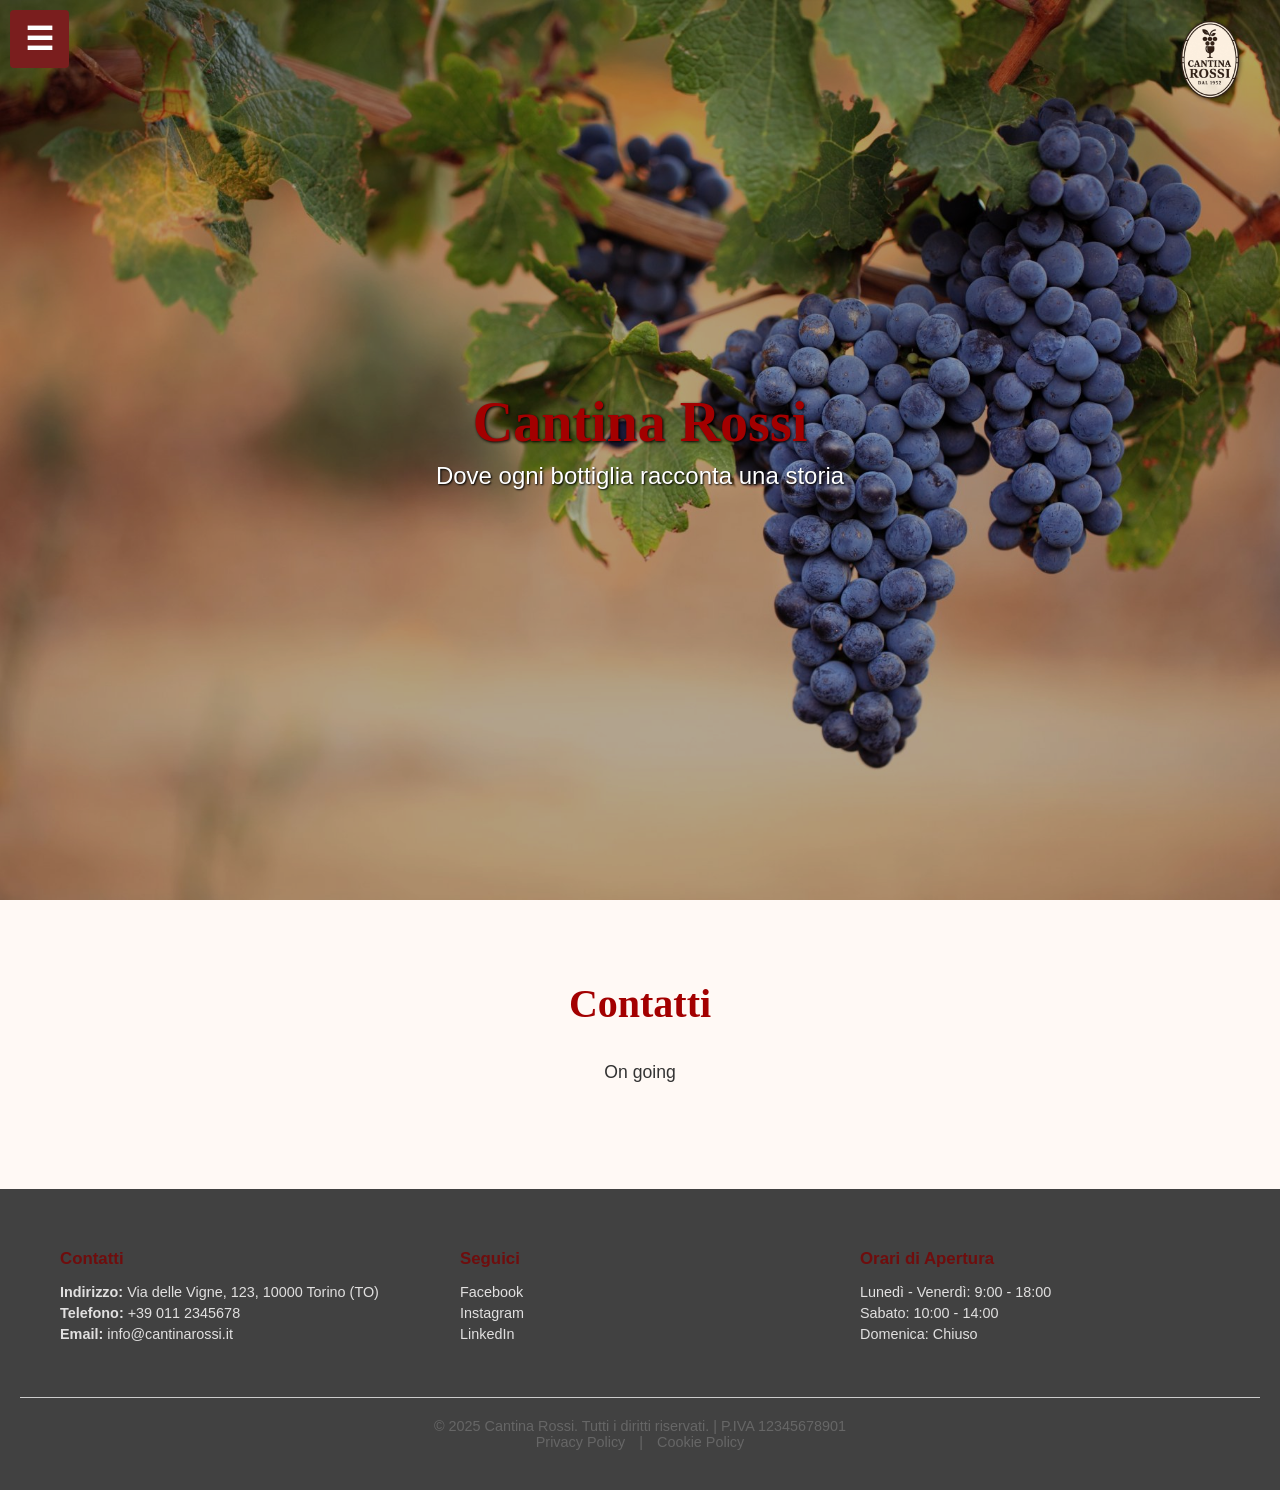
==== contactsPage.html @ f6bf63cc "First commit Prima versione demo di un sito web" ====
<!DOCTYPE html>
<html lang="it">
<head>
    <meta charset="UTF-8" />
    <meta name="viewport" content="width=device-width, initial-scale=1" />
    <title>Nome Cantina - Home</title>
    <link rel="stylesheet" href="style.css" />
</head>
<body>
    <!-- Pulsante per aprire/chiudere la sidebar -->
    <button id="menu-btn" aria-label="Apri menu">&#9776;</button>
    <div class="sidebar" id="sidebar">
        <nav>
            <ul>
                <li><a href="homepage.html">Home</a></li>
                <li><a href="shopPage.html">Shop</a></li>
                <li><a href="history.html">History</a></li>
                <li><a href="gallery.html">Gallery</a></li>
                <li><a href="contactsPage.html"class="active">Contatti</a></li>
            </ul>
        </nav>
    </div>

    <div class="top-bar">
        <img src="images/logo3b.png" alt="Logo Cantina Rossi" class="logo">
    </div>

    <div class="main-content">
        <header class="hero">
            <div class="hero-text">
                <h1>Cantina Rossi</h1>
                <p>Dove ogni bottiglia racconta una storia</p>
            </div>
        </header>
    </div>

    <section class="text-section">
        <div class="text-container">
          <h2>Contatti</h2>
          <p>
            On going
          </p>
        </div>
    </section>    

    <footer class="footer">
        <div class="footer-container">
          <div class="footer-column">
            <h3>Contatti</h3>
            <p><strong>Indirizzo:</strong> Via delle Vigne, 123, 10000 Torino (TO)</p>
            <p><strong>Telefono:</strong> <a href="tel:+390112345678">+39 011 2345678</a></p>
            <p><strong>Email:</strong> <a href="mailto:info@cantinarossi.it">info@cantinarossi.it</a></p>
          </div>
          <div class="footer-column">
            <h3>Seguici</h3>
            <ul class="social-links">
              <li><a href="https://www.facebook.com/cantinarossi" target="_blank">Facebook</a></li>
              <li><a href="https://www.instagram.com/cantinarossi" target="_blank">Instagram</a></li>
              <li><a href="https://www.linkedin.com/company/cantinarossi" target="_blank">LinkedIn</a></li>
            </ul>
          </div>
          <div class="footer-column">
            <h3>Orari di Apertura</h3>
            <p>Lunedì - Venerdì: 9:00 - 18:00</p>
            <p>Sabato: 10:00 - 14:00</p>
            <p>Domenica: Chiuso</p>
          </div>
        </div>
        <div class="footer-bottom">
          <p>&copy; 2025 Cantina Rossi. Tutti i diritti riservati. | P.IVA 12345678901</p>
          <p><a href="privacy.html">Privacy Policy</a> | <a href="cookie.html">Cookie Policy</a></p>
        </div>
    </footer>
      

    <script src="menu_button.js"></script>
    
</body>
</html>
---- style.css ----
/* Reset base */
* {
    margin: 0;
    padding: 0;
    box-sizing: border-box;
}

body {
    font-family: Arial, sans-serif;
}

/*button style control*/

/* Pulsante menu hamburger */
#menu-btn {
    font-size: 2rem;
    background: #7a1e1e;
    color: white;
    border: none;
    padding: 10px 15px;
    cursor: pointer;
    position: fixed;
    top: 10px;
    left: 10px;
    z-index: 1001;
    border-radius: 4px;
    font-weight: bold;
    transition: background-color 0.3s ease;
}

/* Sidebar nascosta di default */
.sidebar {
    position: fixed;
    top: 0;
    left: -250px; /* nascosta fuori schermo */
    width: 250px;
    height: 100vh;
    background-color: #800000;
    color: white;
    padding-top: 60px; /* spazio per il pulsante */
    transition: left 0.3s ease;
    z-index: 1000;
}

.sidebar.open {
    left: 0; /* sidebar visibile */
}

.sidebar nav ul {
    list-style: none;
}

.sidebar nav ul li {
    margin: 20px 0;
}

.sidebar nav ul li a {
    color: white;
    text-decoration: none;
    padding: 10px 20px;
    display: block;
    font-weight: bold;
    transition: background-color 0.3s;
}

.sidebar nav ul li a:hover,
.sidebar nav ul li a.active {
    background-color: #b22222;
}

/* hero style control*/

/* Effetto parallax */
.hero {
    background-image: url('images/grappolo_home.jpg');
    background-attachment: fixed;
    background-size: cover;
    background-position: center;
    height: 100vh;
    position: relative;
    display: flex;
    align-items: center;
    justify-content: center;
    text-align: center;
    overflow: hidden;
}

/* Filtro leggero sopra immagine */
.hero::after {
    content: "";
    position: absolute;
    top: 0; left: 0; right: 0; bottom: 0;
    background: rgba(0, 0, 0, 0.3);
    z-index: 1;
}

/* Contenuto testuale centrato e animato */
.hero-text {
    position: relative;
    z-index: 2;
    opacity: 0;
    transform: translateY(30px);
    animation: fadeInUp 2s ease-out forwards;
    animation-delay: 0.3s;
}

/* Animazione */
@keyframes fadeInUp {
    to {
        opacity: 1;
        transform: translateY(0);
    }
}

.hero-text h1 {
    font-size: 3.5rem;
    color: #a30000;
    text-shadow: 1px 1px 3px #000;
    margin-bottom: 0.5rem;
}

.hero-text p {
    font-size: 1.5rem;
    color: #fff;
    margin-bottom: 1.2rem;
    text-shadow: 1px 1px 2px #000;
}

/*hompage body style control*/

body {
    font-family: 'Open Sans', sans-serif;
    color: #333;
    background-color: #fff9f5;
}

h1, h2 {
    font-family: 'Playfair Display', serif;
    color: #5c1a1b;
}

/* footer style control*/
.footer {
    background-color: #414141;
    padding: 40px 20px;
    font-size: 0.9rem;
    color: #999898;
  }
  
  .footer-container {
    display: flex;
    flex-wrap: wrap;
    justify-content: space-between;
    max-width: 1200px;
    margin: 0 auto;
  }
  
  .footer-column {
    flex: 1 1 300px;
    margin: 20px;
  }
  
  .footer-column h3 {
    color: #6f0d0d;
    margin-bottom: 15px;
  }
  
  .footer-column p,
  .footer-column a {
    color: #e1e0e0;
    text-decoration: none;
    margin: 5px 0;
  }
  
  .footer-column a:hover {
    text-decoration: underline;
  }
  
  .social-links {
    list-style: none;
    padding: 0;
  }
  
  .social-links li {
    margin: 5px 0;
  }
  
  .footer-bottom {
    text-align: center;
    margin-top: 30px;
    border-top: 1px solid #ccc;
    padding-top: 20px;
    color: #666;
  }
  
  .footer-bottom a {
    color: #666;
    text-decoration: none;
    margin: 0 10px;
  }
  
  .footer-bottom a:hover {
    text-decoration: underline;
  }
  
/*topbar logo style*/
.top-bar {
    position: fixed;
    top: 20px;
    right: 30px;
    z-index: 100;
}

.logo {
    height: 80px; 
    width: auto;
    filter: drop-shadow(1px 1px 2px rgba(0,0,0,0.5)); 
}

.about-container {
    display: flex;
    gap: 40px;
    max-width: 1200px;
    margin: auto;
    padding: 60px 20px;
    align-items: center;
}

.about-text {
    flex: 1;
}
.about-text h2 {
    color: #a30000;
}
.about-image {
    flex: 1;
}
.about-image img {
    width: 100%;
    border-radius: 10px;
}

.featured-wines {
    text-align: center;
    padding: 60px 20px;
    background-color: #fffaf5;
}
.wine-grid {
    display: flex;
    justify-content: center;
    gap: 40px;
}
.wine-card {
    width: 220px;
}
.wine-card img {
    width: 100%;
    border-radius: 15px;
}

.quote {
    background-image: url('images/R.jpeg');
    background-size: cover;
    background-position: center;
    color: white;
    padding: 100px 20px;
    text-align: center;
    font-size: 2rem;
    font-style: italic;
    position: relative;
}

.quote::before {
    content: "";
    background: rgba(0, 0, 0, 0.4);
    position: absolute;
    inset: 0;
    z-index: 1;
}

.quote blockquote {
    position: relative;
    z-index: 2;
}
  

/* conetnts text style*/
.text-section {
    background-color: #fff9f5;
    padding: 80px 20px;
    text-align: center;
  }
  
  .text-container {
    max-width: 800px;
    margin: auto;
    color: #333;
  }
  
  .text-section h2 {
    font-size: 2.5rem;
    color: #a30000;
    margin-bottom: 30px;
    font-family: 'Playfair Display', serif;
  }
  
  .text-section p {
    font-size: 1.1rem;
    line-height: 1.8;
    margin-bottom: 20px;
    font-family: 'Open Sans', sans-serif;
  }
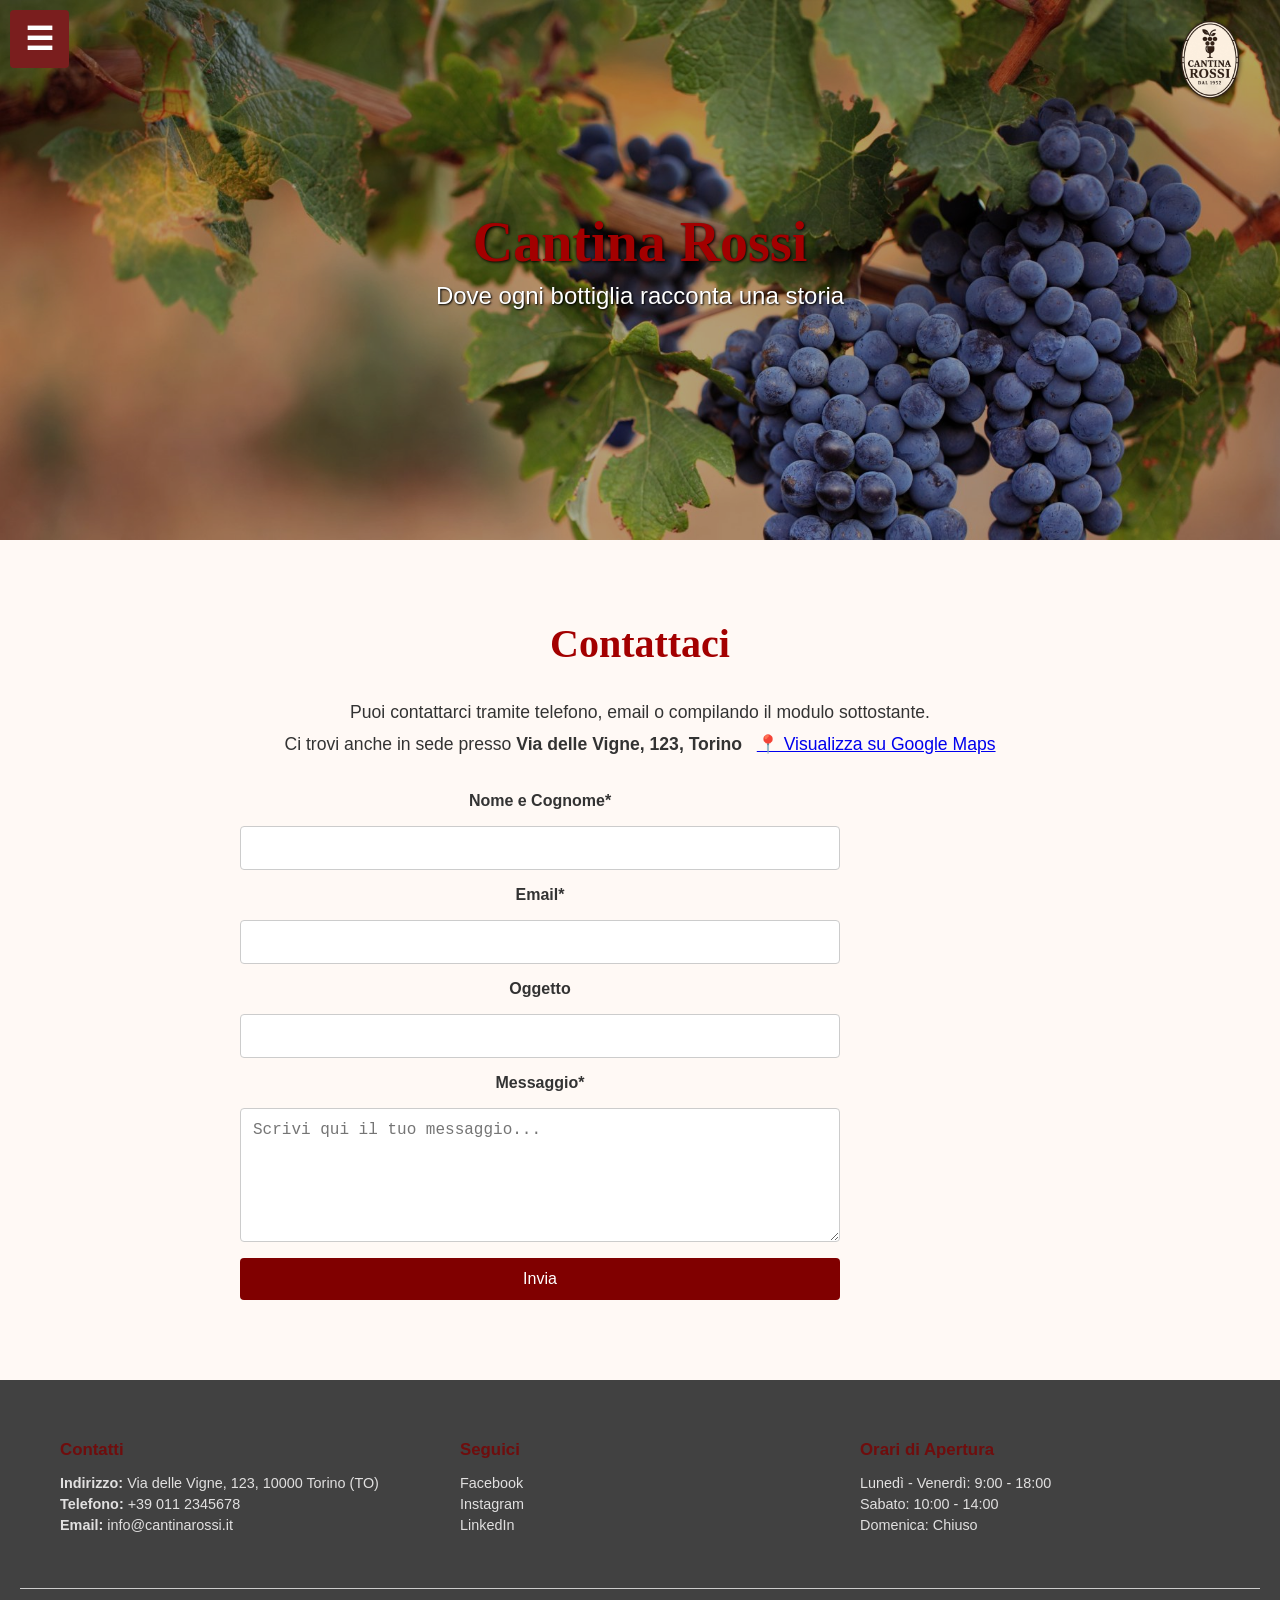
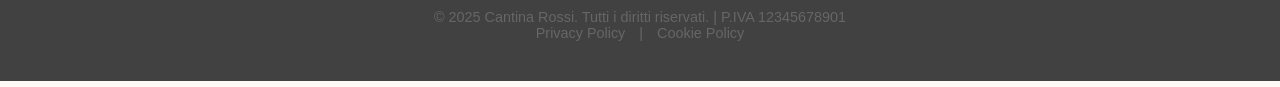
==== commit 6596a0ca: "Add files via upload" ====
--- a/contactsPage.html
+++ b/contactsPage.html
@@ -3,7 +3,7 @@
 <head>
     <meta charset="UTF-8" />
     <meta name="viewport" content="width=device-width, initial-scale=1" />
-    <title>Nome Cantina - Home</title>
+    <title>Cantina Rossi - Contatti</title>
     <link rel="stylesheet" href="style.css" />
 </head>
 <body>
@@ -12,9 +12,9 @@
     <div class="sidebar" id="sidebar">
         <nav>
             <ul>
-                <li><a href="homepage.html">Home</a></li>
+                <li><a href="index.html">Home</a></li>
+                <li><a href="history.html">History</a></li>
                 <li><a href="shopPage.html">Shop</a></li>
-                <li><a href="history.html">History</a></li>
                 <li><a href="gallery.html">Gallery</a></li>
                 <li><a href="contactsPage.html"class="active">Contatti</a></li>
             </ul>
@@ -26,8 +26,8 @@
     </div>
 
     <div class="main-content">
-        <header class="hero">
-            <div class="hero-text">
+        <header class="hero2">
+            <div class="hero2-text">
                 <h1>Cantina Rossi</h1>
                 <p>Dove ogni bottiglia racconta una storia</p>
             </div>
@@ -36,12 +36,30 @@
 
     <section class="text-section">
         <div class="text-container">
-          <h2>Contatti</h2>
+          <h2>Contattaci</h2>
           <p>
-            On going
+            Puoi contattarci tramite telefono, email o compilando il modulo sottostante.<br>
+            Ci trovi anche in sede presso <strong>Via delle Vigne, 123, Torino</strong> &nbsp;
+            <a href="..." target="_blank">📍 Visualizza su Google Maps</a>
           </p>
+          <form action="mailto:info@cantinarossi.it" method="post" enctype="text/plain" class="contact-form" autocomplete="on">
+              <label for="name">Nome e Cognome*</label>
+              <input type="text" id="name" name="name" required placeholder="" />
+
+              <label for="email">Email*</label>
+              <input type="email" id="email" name="email" required placeholder="" />
+
+              <label for="subject">Oggetto</label>
+              <input type="text" id="subject" name="subject" placeholder="" />
+
+              <label for="message">Messaggio*</label>
+              <textarea id="message" name="message" rows="6" required placeholder="Scrivi qui il tuo messaggio..."></textarea>
+
+              <button type="submit">Invia</button>
+          </form>
         </div>
-    </section>    
+    </section>  
+      
 
     <footer class="footer">
         <div class="footer-container">
@@ -74,6 +92,7 @@
       
 
     <script src="menu_button.js"></script>
+    <script src="confirm_mail.js"></script>
     
 </body>
 </html>
--- a/style.css
+++ b/style.css
@@ -106,20 +106,79 @@
 
 /* Animazione */
 @keyframes fadeInUp {
+  to {
+      opacity: 1;
+      transform: translateY(0);
+  }
+}
+
+.hero-text h1 {
+  font-size: 3.5rem;
+  color: #a30000;
+  text-shadow: 1px 1px 3px #000;
+  margin-bottom: 0.5rem;
+}
+
+.hero-text p {
+  font-size: 1.5rem;
+  color: #fff;
+  margin-bottom: 1.2rem;
+  text-shadow: 1px 1px 2px #000;
+}
+
+
+/* hero2 pagine interne style control*/
+
+/* Effetto parallax */
+.hero2 {
+  background-image: url('images/grappolo_home.jpg');
+  background-attachment: fixed;
+  background-size: cover;
+  background-position: center;
+  height: 60vh;
+  position: relative;
+  display: flex;
+  align-items: center;
+  justify-content: center;
+  text-align: center;
+  overflow: hidden;
+}
+
+/* Filtro leggero sopra immagine */
+.hero2::after {
+  content: "";
+  position: absolute;
+  top: 0; left: 0; right: 0; bottom: 0;
+  background: rgba(0, 0, 0, 0.3);
+  z-index: 1;
+}
+
+/* Contenuto testuale centrato e animato */
+.hero2-text {
+  position: relative;
+  z-index: 2;
+  opacity: 0;
+  transform: translateY(30px);
+  animation: fadeInUp 2s ease-out forwards;
+  animation-delay: 0.3s;
+}
+
+/* Animazione */
+@keyframes fadeInUp {
     to {
         opacity: 1;
         transform: translateY(0);
     }
 }
 
-.hero-text h1 {
+.hero2-text h1 {
     font-size: 3.5rem;
     color: #a30000;
     text-shadow: 1px 1px 3px #000;
     margin-bottom: 0.5rem;
 }
 
-.hero-text p {
+.hero2-text p {
     font-size: 1.5rem;
     color: #fff;
     margin-bottom: 1.2rem;
@@ -311,4 +370,120 @@
     font-family: 'Open Sans', sans-serif;
   }
   
-
+/* === Scheda Tecnica Barolo DOCG === */
+
+.wine-tech-page {
+    max-width: 900px;
+    margin: 50px auto;
+    padding: 60px 30px;
+    background-color: #ffffff;
+    box-shadow: 0 0 20px rgba(0, 0, 0, 0.05);
+    color: #2e2e2e;
+    line-height: 1.7;
+  }
+  
+  .wine-tech-page h1 {
+    text-align: center;
+    color: #800000;
+    font-family: 'Playfair Display', serif;
+    margin-bottom: 40px;
+    font-size: 2.5rem;
+  }
+  
+  .wine-tech-page h2 {
+    color: #5c1a1b;
+    font-family: 'Playfair Display', serif;
+    margin-top: 40px;
+    font-size: 1.8rem;
+  }
+  
+  .wine-tech-page p,
+  .wine-tech-page ul {
+    font-size: 1.05rem;
+    margin-top: 15px;
+    font-family: 'Open Sans', sans-serif;
+  }
+  
+  .wine-tech-page ul {
+    list-style-type: disc;
+    padding-left: 20px;
+  }
+  
+  .wine-tech-page table {
+    width: 100%;
+    border-collapse: collapse;
+    margin-top: 25px;
+    font-size: 1rem;
+  }
+  
+  .wine-tech-page table th,
+  .wine-tech-page table td {
+    text-align: left;
+    padding: 12px 16px;
+    border: 1px solid #ddd;
+  }
+  
+  .wine-tech-page table th {
+    background-color: #f4f4f4;
+    color: #5c1a1b;
+  }
+  
+  .wine-tech-page table tr:nth-child(even) {
+    background-color: #fff5f5;
+  }
+  
+  .wine-tech-page .footer {
+    text-align: center;
+    font-size: 0.9rem;
+    color: #666;
+    margin-top: 60px;
+  }
+  
+  /*style form contatti*/ 
+  .contact-form {
+    max-width: 600px;
+    margin-top: 2rem;
+    display: flex;
+    flex-direction: column;
+    gap: 1rem;
+  }
+
+  .contact-form label {
+    font-weight: bold;
+  }
+
+  .contact-form input,
+  .contact-form textarea {
+    padding: 0.75rem;
+    border: 1px solid #ccc;
+    border-radius: 4px;
+    font-size: 1rem;
+    width: 100%;
+    box-sizing: border-box;
+  }
+
+  .contact-form button {
+    background-color: #800000;
+    color: white;
+    padding: 0.75rem;
+    font-size: 1rem;
+    border: none;
+    border-radius: 4px;
+    cursor: pointer;
+    transition: background 0.3s ease;
+  }
+
+  .contact-form button:hover {
+    background-color: #a00000;
+  }
+
+  /* Messaggio di conferma */
+  .form-status {
+    margin-top: 1rem;
+    font-weight: bold;
+    color: green;
+  }
+
+  .hidden {
+    display: none;
+  }
